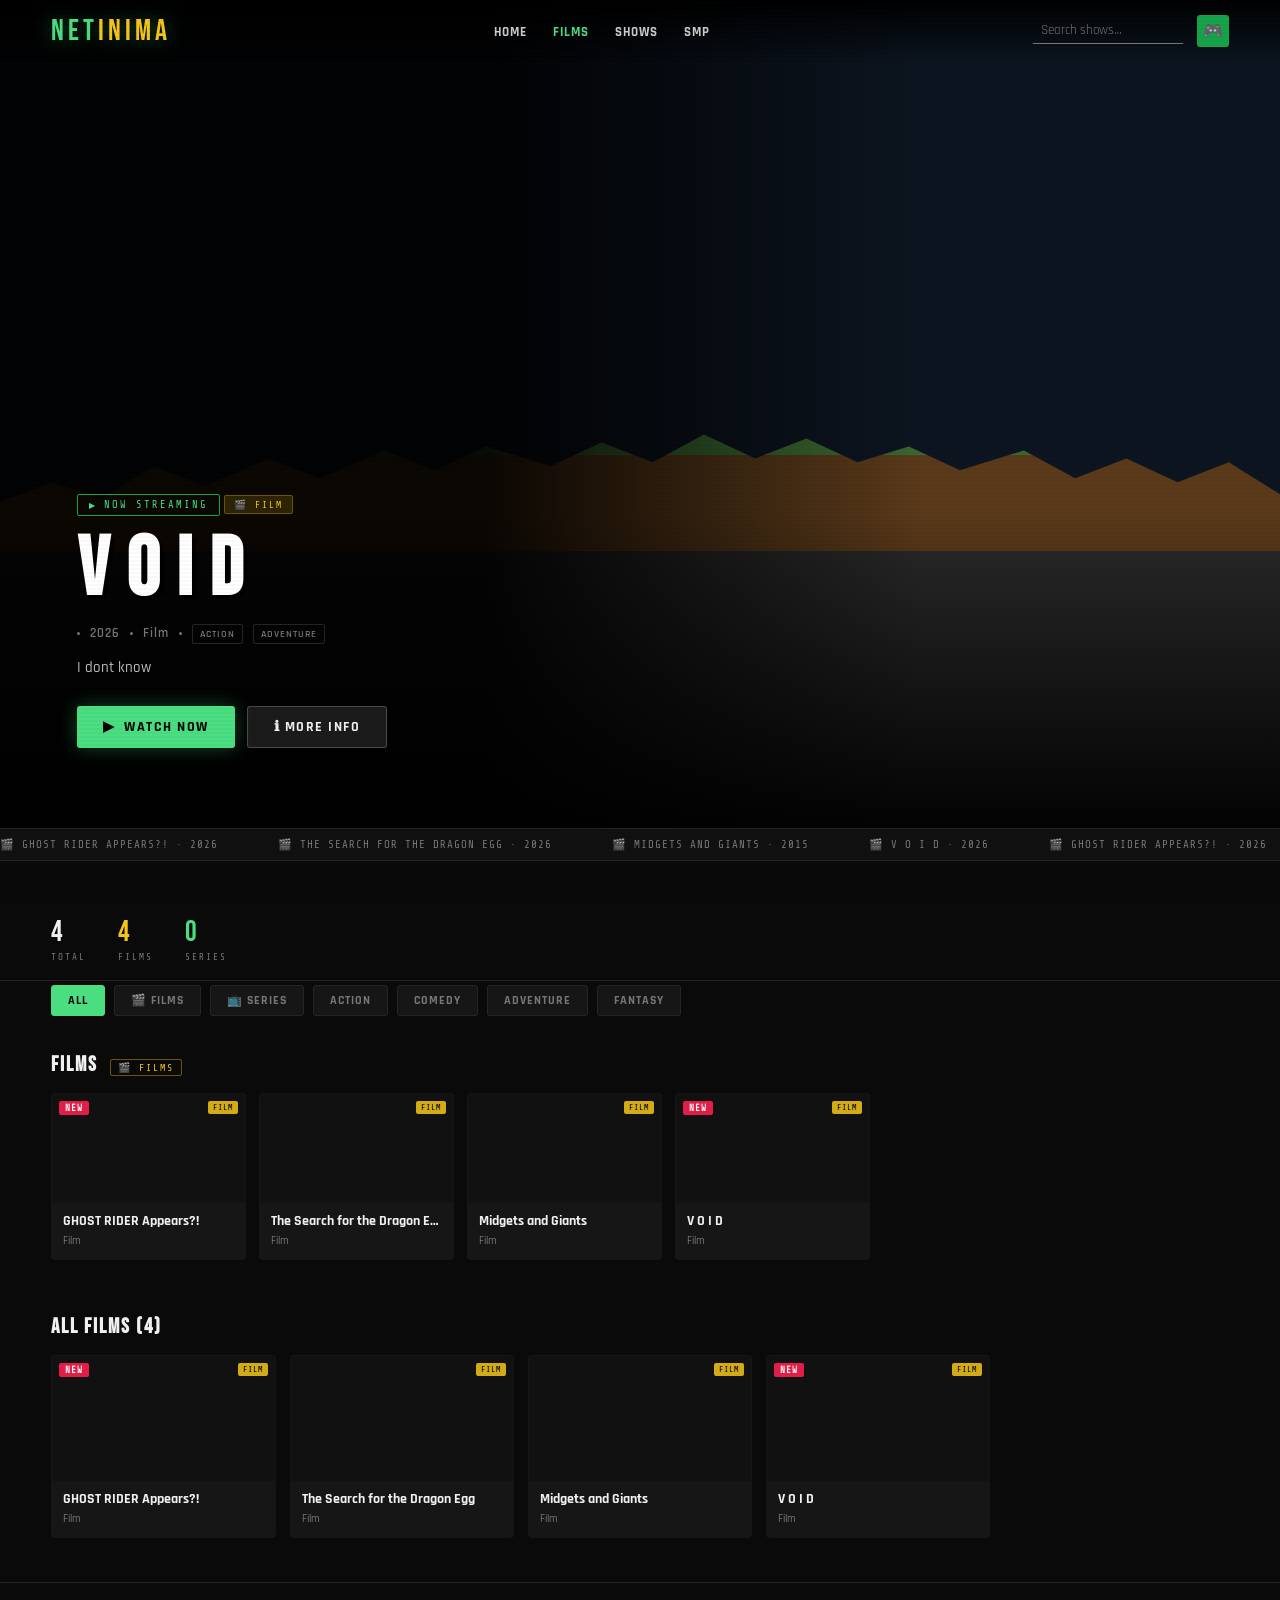
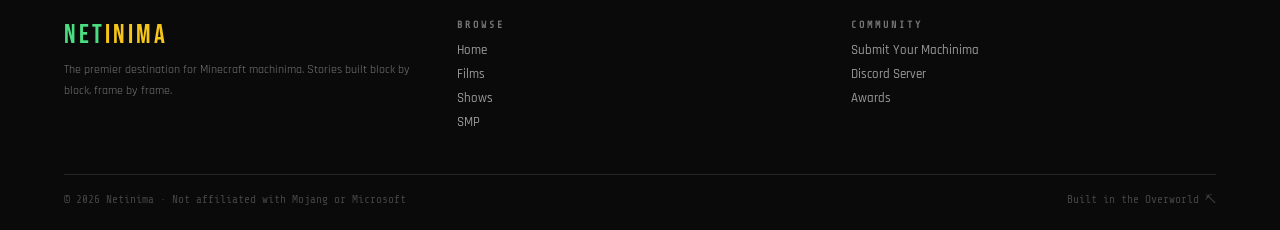
==== films.html @ 2911937f "seperated films shows and SMp into their pages" ====
<!DOCTYPE html>
<html lang="en">
<head>
  <meta charset="UTF-8" />
  <meta name="viewport" content="width=device-width, initial-scale=1.0" />
  <title>Netinima – Films</title>
  <link rel="stylesheet" href="style.css" />
  <style>
    /* ── HERO ── */
    .hero { position:relative; height:92vh; min-height:540px; display:flex; align-items:flex-end; padding:0 6vw 80px; overflow:hidden; }
    .hero-bg-img { position:absolute; inset:0; z-index:0; }
    .hero-bg-img img { width:100%; height:100%; object-fit:cover; display:block; opacity:.55; }
    .hero-fallback { position:absolute; inset:0; background:#0d1520; z-index:0; display:none; }
    .hero-fallback::before {
      content:''; position:absolute; bottom:0; left:0; right:0; height:48%;
      background:linear-gradient(to bottom,#3a6930 0,#3a6930 24px,#5a3a1a 24px,#5a3a1a 120px,#2a2a2a 120px);
      clip-path:polygon(0% 18%,4% 13%,8% 17%,12% 9%,16% 14%,21% 7%,25% 12%,30% 5%,34% 10%,38% 4%,43% 9%,47% 3%,51% 8%,55% 1%,59% 7%,63% 2%,67% 8%,71% 4%,75% 10%,80% 5%,84% 12%,88% 7%,92% 13%,96% 8%,100% 16%,100% 100%,0% 100%);
    }
    .hero-overlay { position:absolute; inset:0; z-index:1; background:linear-gradient(to right,rgba(0,0,0,.88) 38%,transparent 72%),linear-gradient(to top,rgba(0,0,0,.92) 0%,transparent 38%); }
    .hero-content { position:relative; z-index:2; max-width:560px; }
    .hero-badge { display:inline-flex; align-items:center; gap:7px; font-family:var(--fm); font-size:.65rem; color:var(--green); border:1px solid var(--green-dim); padding:4px 11px; border-radius:2px; margin-bottom:16px; letter-spacing:2px; text-transform:uppercase; }
    .hero-badge::before { content:'▶'; font-size:.5rem; }
    .hero-type-badge { display:inline-flex; align-items:center; gap:7px; font-family:var(--fm); font-size:.6rem; padding:3px 9px; border-radius:2px; margin-bottom:10px; letter-spacing:2px; text-transform:uppercase; }
    .hero-type-film   { background:rgba(245,197,24,.15); color:var(--gold);  border:1px solid rgba(245,197,24,.3); }
    .hero-type-series { background:rgba(74,222,128,.1);  color:var(--green); border:1px solid var(--green-dim); }
    .hero-title { font-family:var(--fh); font-size:clamp(3rem,6.5vw,5.5rem); line-height:.93; letter-spacing:2px; color:#fff; text-shadow:4px 4px 0 rgba(0,0,0,.6); margin-bottom:14px; }
    .hero-meta { display:flex; align-items:center; gap:10px; font-size:.82rem; color:var(--muted); margin-bottom:12px; font-weight:600; letter-spacing:1px; flex-wrap:wrap; }
        .hero-meta .hdot { width:3px; height:3px; background:var(--muted); border-radius:50%; }
    .hero-meta .htag { border:1px solid var(--border); padding:2px 7px; border-radius:2px; font-size:.65rem; text-transform:uppercase; }
    .hero-desc { font-size:.92rem; color:#bbb; line-height:1.65; margin-bottom:26px; max-width:400px; font-weight:500; }
    .hero-btns { display:flex; gap:12px; flex-wrap:wrap; }

    /* ── EMPTY ── */
    .empty-hero { position:relative; height:60vh; min-height:400px; display:flex; align-items:center; justify-content:center; overflow:hidden; }
    .empty-bg { position:absolute; inset:0; background:#0d1520; }
    .empty-bg::before { content:''; position:absolute; bottom:0; left:0; right:0; height:48%; background:linear-gradient(to bottom,#3a6930 0,#3a6930 24px,#5a3a1a 24px,#5a3a1a 120px,#2a2a2a 120px); clip-path:polygon(0% 18%,4% 13%,8% 17%,12% 9%,16% 14%,21% 7%,25% 12%,30% 5%,34% 10%,38% 4%,43% 9%,47% 3%,51% 8%,55% 1%,59% 7%,63% 2%,67% 8%,71% 4%,75% 10%,80% 5%,84% 12%,88% 7%,92% 13%,96% 8%,100% 16%,100% 100%,0% 100%); }
    .empty-bg-overlay { position:absolute; inset:0; background:linear-gradient(to top,rgba(0,0,0,.8) 0%,transparent 60%); }
    .empty-content { position:relative; z-index:2; text-align:center; padding:0 4vw; }
    .empty-logo { font-family:var(--fh); font-size:clamp(3.5rem,9vw,7rem); letter-spacing:6px; color:var(--green); text-shadow:0 0 40px rgba(74,222,128,.3); margin-bottom:14px; }
    .empty-logo span { color:var(--gold); }
    .empty-sub { font-size:.85rem; color:var(--muted); font-weight:600; letter-spacing:3px; text-transform:uppercase; font-family:var(--fm); }

    /* ── CATEGORIES ── */
    .categories { display:flex; gap:9px; flex-wrap:wrap; padding:0 4vw; margin-bottom:36px; }
    .cat-pill { padding:7px 16px; background:var(--card); border:1px solid var(--border); border-radius:3px; color:var(--muted); font-size:.74rem; font-weight:700; letter-spacing:1px; text-transform:uppercase; cursor:pointer; transition:all .2s; font-family:var(--fb); }
    .cat-pill:hover { background:#1e1e1e; color:var(--text); }
    .cat-pill.active { background:var(--green); color:#000; border-color:var(--green); }
    .cat-pill.type-film.active  { background:var(--gold);  border-color:var(--gold); }
    .cat-pill.type-series.active{ background:var(--green); border-color:var(--green); }

    /* ── SECTIONS ── */
    .section { padding:0 4vw 44px; }
    .section-header { display:flex; align-items:baseline; gap:12px; margin-bottom:16px; }
    .section-title { font-family:var(--fh); font-size:1.3rem; letter-spacing:2px; }
    .section-tag { font-family:var(--fm); font-size:.62rem; border:1px solid; padding:2px 7px; letter-spacing:2px; text-transform:uppercase; border-radius:2px; }
    .section-tag-film   { color:var(--gold);  border-color:rgba(245,197,24,.4); }
    .section-tag-series { color:var(--green); border-color:var(--green-dim); }

    /* ── CARD ROW ── */
    .card-row { display:flex; gap:13px; overflow-x:auto; padding-bottom:10px; }
    .card-row::-webkit-scrollbar { height:3px; }
    .card-row::-webkit-scrollbar-thumb { background:var(--green-dim); }

    /* ── CARDS ── */
    .card { flex:0 0 195px; border-radius:4px; overflow:hidden; cursor:pointer; text-decoration:none; display:block; border:1px solid transparent; transition:transform .25s,border-color .25s,box-shadow .25s; position:relative; background:var(--card); }
    .card:hover { transform:scale(1.06) translateY(-4px); border-color:var(--green-dim); box-shadow:0 12px 40px rgba(0,0,0,.6),0 0 20px rgba(74,222,128,.13); z-index:2; }
    .card-thumb { width:100%; aspect-ratio:16/9; position:relative; overflow:hidden; background:var(--surface); }
    .card-thumb img { width:100%; height:100%; object-fit:cover; display:block; transition:transform .3s; }
    .card:hover .card-thumb img { transform:scale(1.06); }
    .play-overlay { position:absolute; inset:0; display:flex; align-items:center; justify-content:center; background:rgba(0,0,0,.45); opacity:0; transition:opacity .2s; }
    .card:hover .play-overlay { opacity:1; }
    .play-circle { width:38px; height:38px; border-radius:50%; background:rgba(74,222,128,.92); display:flex; align-items:center; justify-content:center; font-size:.9rem; color:#000; }
    .card-info { padding:9px 11px 11px; }
    .card-title { font-size:.85rem; font-weight:700; color:var(--text); margin-bottom:4px; white-space:nowrap; overflow:hidden; text-overflow:ellipsis; }
    .card-sub { display:flex; gap:7px; align-items:center; font-size:.7rem; color:var(--muted); font-weight:500; }
            .card-badge { position:absolute; top:7px; left:7px; font-size:.58rem; font-weight:700; padding:2px 6px; border-radius:2px; letter-spacing:1px; text-transform:uppercase; font-family:var(--fm); }
    .badge-new { background:var(--red); color:#fff; }
    .badge-hot { background:var(--gold); color:#000; }
    .card-type-tag { position:absolute; top:7px; right:7px; font-family:var(--fm); font-size:.52rem; padding:2px 5px; border-radius:2px; letter-spacing:1px; text-transform:uppercase; }
    .card-type-film   { background:rgba(245,197,24,.85); color:#000; }
    .card-type-series { background:rgba(74,222,128,.85); color:#000; }

    /* ── GRID ── */
    .shows-grid { display:grid; grid-template-columns:repeat(auto-fill,minmax(195px,1fr)); gap:14px; }

    /* ── STATS BAR ── */
    .stats-bar { display:flex; gap:32px; padding:18px 4vw; margin-bottom:4px; border-bottom:1px solid var(--border); }
    .stat-num { font-family:var(--fh); font-size:1.8rem; letter-spacing:2px; }
    .stat-num-total  { color:var(--text); }
    .stat-num-film   { color:var(--gold); }
    .stat-num-series { color:var(--green); }
    .stat-lbl { font-family:var(--fm); font-size:.58rem; color:var(--muted); letter-spacing:2px; text-transform:uppercase; margin-top:2px; }

    /* ── NO SHOWS ── */
    .no-shows { padding:48px; text-align:center; border:1px dashed var(--border); border-radius:6px; }
    .no-shows p { font-family:var(--fm); font-size:.72rem; letter-spacing:1.5px; text-transform:uppercase; line-height:2.2; color:var(--muted); }
    .no-shows a { color:var(--green); text-decoration:none; }

    /* ── SEARCH CLEAR ── */
    .search-back { font-family:var(--fm); font-size:.65rem; color:var(--muted); letter-spacing:2px; cursor:pointer; background:none; border:1px solid var(--border); padding:5px 11px; border-radius:2px; display:none; transition:all .2s; }
    .search-back:hover { border-color:var(--green); color:var(--green); }

    /* ── FOOTER ── */
    footer { border-top:1px solid var(--border); padding:36px 5vw 24px; display:grid; grid-template-columns:1fr 1fr 1fr; gap:28px; }
    .footer-logo { font-family:var(--fh); font-size:1.7rem; color:var(--green); letter-spacing:3px; margin-bottom:8px; }
    .footer-logo span { color:var(--gold); }
    .footer-tagline { font-size:.78rem; color:var(--muted); line-height:1.7; }
    .footer-col h4 { font-family:var(--fm); font-size:.62rem; color:var(--muted); letter-spacing:3px; text-transform:uppercase; margin-bottom:12px; }
    .footer-col a { display:block; color:#999; text-decoration:none; font-size:.82rem; margin-bottom:7px; font-weight:500; transition:color .2s; }
    .footer-col a:hover { color:var(--green); }
    .footer-bottom { grid-column:1/-1; border-top:1px solid var(--border); padding-top:18px; margin-top:8px; display:flex; justify-content:space-between; align-items:center; }
    .footer-bottom p { font-size:.7rem; color:#444; font-family:var(--fm); }
  </style>
</head>
<body class="page-enter" data-page="films">

<nav id="nav">
  <a class="nav-logo" href="index.html">NET<span>INIMA</span></a>
  <ul class="nav-links">
    <li><a href="index.html">Home</a></li>
    <li><a href="films.html">Films</a></li>
    <li><a href="shows.html">Shows</a></li>
    <li><a href="smp.html">SMP</a></li>
  </ul>
  <div class="nav-right">
    <input class="nav-search" id="nav-search-input" type="text" placeholder="Search shows…"
      oninput="onSearchInput(this)"
      onkeydown="if(event.key==='Escape')clearSearch(event)"
    />
    <div class="nav-avatar">🎮</div>
  </div>
</nav>

<div id="hero-mount"></div>

<!-- featured category teasers -->
<section class="section" id="featured-cats" style="display:none">
  <div class="section-header">
    <h2 class="section-title">Featured</h2>
  </div>
  <div class="card-row" id="row-featured-cats"></div>
</section>
<div class="ticker-wrap" id="ticker-wrap" style="display:none"><div class="ticker" id="ticker-inner"></div></div>
<div class="stats-bar" id="stats-bar" style="display:none"></div>
<div class="categories" id="cat-bar" style="display:none"></div>

<section class="section" id="section-films" style="display:none">
  <div class="section-header">
    <h2 class="section-title">Films</h2>
    <span class="section-tag section-tag-film">🎬 Films</span>
  </div>
  <div class="card-row" id="row-films"></div>
</section>

<section class="section" id="section-series" style="display:none">
  <div class="section-header">
    <h2 class="section-title">Series</h2>
    <span class="section-tag section-tag-series">📺 Series</span>
  </div>
  <div class="card-row" id="row-series"></div>
</section>

<section class="section" id="all-shows">
  <div class="section-header" style="justify-content:space-between;align-items:center">
    <h2 class="section-title" id="grid-title">All Shows</h2>
    <button class="search-back" id="search-back" onclick="clearSearch(event)">✕ Clear Search</button>
  </div>
  <div id="grid-wrap"></div>
</section>

<footer>
  <div>
    <div class="footer-logo">NET<span>INIMA</span></div>
    <p class="footer-tagline">The premier destination for Minecraft machinima. Stories built block by block, frame by frame.</p>
  </div>
  <div class="footer-col">
    <h4>Browse</h4>
    <a href="index.html">Home</a>
    <a href="films.html">Films</a>
    <a href="shows.html">Shows</a>
    <a href="smp.html">SMP</a>
  </div>
  <div class="footer-col">
    <h4>Community</h4>
    <a href="https://forms.gle/u8sR4SW6UH8DXyA67" target="_blank" rel="noopener">Submit Your Machinima</a>
    <a href="#">Discord Server</a>
    <a href="#">Awards</a>
  </div>
  <div class="footer-bottom">
    <p id="footer-copy">© 2026 Netinima · Not affiliated with Mojang or Microsoft</p>
    <p>Built in the Overworld ⛏</p>
  </div>
</footer>

<script src="shows.js"></script>
<script src="search.js"></script>
<script>
function buildCard(s) {
  const isFilm = s.type === 'Film' || s.type === 'Short';
  const a = document.createElement('a');
  a.className = 'card';
  a.href = s.file;
  a.innerHTML = `
    <div class="card-thumb">
      <img src="https://img.youtube.com/vi/${s.thumbYt}/mqdefault.jpg" alt="${s.title}" onerror="this.style.opacity=0" />
      <div class="play-overlay"><div class="play-circle">▶</div></div>
      ${s.badge ? `<div class="card-badge ${s.badge==='NEW'?'badge-new':'badge-hot'}">${s.badge}</div>` : ''}
      <div class="card-type-tag ${isFilm?'card-type-film':'card-type-series'}">${s.type}</div>
    </div>
    <div class="card-info">
      <div class="card-title">${s.title}</div>
      <div class="card-sub">${s.seasons}</div>
    </div>`;
  return a;
}

function buildHero(shows) {
  const mount = document.getElementById('hero-mount');
  const show = shows.find(s => s.featured) || shows[0] || null;
  if (!show) {
    mount.innerHTML = `<div class="empty-hero"><div class="empty-bg"></div><div class="empty-bg-overlay"></div><div class="empty-content"><div class="empty-logo">NET<span>INIMA</span></div><p class="empty-sub">Add your first show to get started</p></div></div>`;
    return;
  }
  const isFilm = show.type === 'Film' || show.type === 'Short';
  const genres = (show.genres||[]).map(g=>`<span class="htag">${g}</span>`).join('');
  mount.innerHTML = `
    <section class="hero">
      <div class="hero-bg-img">
        <img src="https://img.youtube.com/vi/${show.thumbYt}/maxresdefault.jpg" alt="${show.title}"
          onerror="this.parentElement.style.display='none';document.querySelector('.hero-fallback').style.display='block'" />
      </div>
      <div class="hero-fallback"></div>
      <div class="hero-overlay"></div>
      <div class="hero-content">
        <div class="hero-badge">Now Streaming</div>
        <div class="hero-type-badge ${isFilm?'hero-type-film':'hero-type-series'}">${isFilm?'🎬 Film':'📺 Series'}</div>
        <h1 class="hero-title">${show.title}</h1>
        <div class="hero-meta">
          <span class="hdot"></span><span>${show.year}</span>
          <span class="hdot"></span><span>${show.seasons}</span>
          <span class="hdot"></span>${genres}
        </div>
        <p class="hero-desc">${show.heroDesc}</p>
        <div class="hero-btns">
          <a class="btn btn-primary" href="${show.file}">${isFilm?'▶&nbsp; Watch Now':'▶&nbsp; Play Now'}</a>
          <a class="btn btn-secondary" href="${show.file}">ℹ More Info</a>
        </div>
      </div>
    </section>`;
}

function buildTicker(shows) {
  if (shows.length < 2) return;
  document.getElementById('ticker-wrap').style.display = 'block';
  const inner = document.getElementById('ticker-inner');
  const items = shows.map(s=>`<span class="ticker-item"><span>${s.type==='Film'?'🎬':'📺'}</span>${s.title.toUpperCase()} · ${s.year}</span>`);
  inner.innerHTML = [...items,...items].join('');
}

function buildStats(shows) {
  if (shows.length < 2) return;
  const bar = document.getElementById('stats-bar');
  bar.style.display = 'flex';
  const films = shows.filter(s=>s.type==='Film'||s.type==='Short').length;
  const series = shows.filter(s=>s.type==='Series').length;
  bar.innerHTML = [
    ['stat-num-total', shows.length,'Total'],
    ['stat-num-film',  films,       'Films'],
    ['stat-num-series',series,      'Series'],
  ].map(([cls,n,l])=>`<div><div class="stat-num ${cls}">${n}</div><div class="stat-lbl">${l}</div></div>`).join('');
}

function buildCategories(shows) {
  if (shows.length < 2) return;
  const bar = document.getElementById('cat-bar');
  bar.style.display = 'flex';
  bar.innerHTML = `
    <button class="cat-pill active" data-filter="All" onclick="filterGenre('All',this)">All</button>
    <button class="cat-pill type-film" data-filter="__films" onclick="filterGenre('__films',this)">🎬 Films</button>
    <button class="cat-pill type-series" data-filter="__series" onclick="filterGenre('__series',this)">📺 Series</button>`;
  const genres = new Set(shows.flatMap(s=>s.genres||[]));
  genres.forEach(g => {
    const btn = document.createElement('button');
    btn.className = 'cat-pill';
    btn.textContent = g;
    btn.dataset.filter = g;
    btn.onclick = ()=>filterGenre(g,btn);
    bar.appendChild(btn);
  });
}

function buildRows(shows) {
  const films = shows.filter(s=>s.type==='Film'||s.type==='Short');
  const series = shows.filter(s=>s.type==='Series');
  if (films.length) {
    document.getElementById('section-films').style.display = 'block';
    const row = document.getElementById('row-films');
    row.innerHTML = '';
    films.forEach(s=>row.appendChild(buildCard(s)));
  }
  if (series.length) {
    document.getElementById('section-series').style.display = 'block';
    const row = document.getElementById('row-series');
    row.innerHTML = '';
    series.forEach(s=>row.appendChild(buildCard(s)));
  }
}

function buildGrid(shows, isSearch=false) {
  const wrap = document.getElementById('grid-wrap');
  const title = document.getElementById('grid-title');
  const back = document.getElementById('search-back');
  wrap.innerHTML = '';
  if (!isSearch) {
    const page = document.body.dataset.page || 'home';
    let label;
    if (page==='films') label = shows.length>1?`All Films (${shows.length})`:'All Films';
    else if (page==='smp')  label = shows.length>1?`All SMP (${shows.length})`:'All SMP';
    else label = shows.length>1?`All Shows (${shows.length})`:'All Shows';
    title.textContent = label;
    back.style.display='none';
  }
  else { back.style.display='inline'; }
  if (!shows.length && isSearch) { wrap.innerHTML=`<div class="no-shows"><p>No shows matched your search.</p></div>`; return; }
  if (!shows.length) { wrap.innerHTML=`<div class="no-shows"><p>No shows yet.</p><p>Use TEMPLATE-film.html or TEMPLATE-series.html,<br>then add it to shows.js.</p></div>`; return; }
  const grid = document.createElement('div');
  grid.className = 'shows-grid';
  shows.forEach(s=>grid.appendChild(buildCard(s)));
  wrap.appendChild(grid);
}

function filterGenre(filter, btn) {
  // clear any active pill
  document.querySelectorAll('.cat-pill').forEach(p=>p.classList.remove('active'));

  // clear nav link highlight and optionally re-highlight if this filter matches a nav item
  document.querySelectorAll('.nav-links a').forEach(a=>a.classList.remove('active'));
  const navLink = [...document.querySelectorAll('.nav-links a')].find(a=>a.getAttribute('onclick')?.includes(`'${filter}'`));
  if (navLink) navLink.classList.add('active');

  // if caller didn't supply a button, try to look one up by data-filter
  if (!btn) {
    btn = document.querySelector(`.cat-pill[data-filter="${filter}"]`);
  }
  if (btn) btn.classList.add('active');

  let r;
  if (filter==='All')        r = SHOW_REGISTRY;
  else if (filter==='__films')   r = SHOW_REGISTRY.filter(s=>s.type==='Film'||s.type==='Short');
  else if (filter==='__series')  r = SHOW_REGISTRY.filter(s=>s.type==='Series');
  else r = SHOW_REGISTRY.filter(s=>(s.genres||[]).includes(filter));
  buildGrid(r);

  // update URL to reflect current genre filter (remove search term)
  const url = new URL(window.location);
  if (filter && filter !== 'All') url.searchParams.set('genre', filter);
  else url.searchParams.delete('genre');
  url.searchParams.delete('q');
  window.history.replaceState({},'',url);
}

function onSearchInput(input) {
  input.classList.toggle('has-value', input.value.length>0);
  filterShows(input.value);
}

function filterShows(q) {
  q = q.toLowerCase().trim();
  const results = !q ? SHOW_REGISTRY : SHOW_REGISTRY.filter(s=>
    s.title.toLowerCase().includes(q)||
    (s.genres||[]).some(g=>g.toLowerCase().includes(q))||
    s.type.toLowerCase().includes(q)||
    s.year.includes(q)
  );
  if (q) document.getElementById('grid-title').innerHTML=`Search: "<span style="color:var(--green)">${q}</span>" <span style="font-size:.8rem;color:var(--muted);font-family:var(--fm)">(${results.length} found)</span>`;
  buildGrid(results, q!=='');

  const url = new URL(window.location);
  if (q) url.searchParams.set('q',q); else url.searchParams.delete('q');
  // clear any genre filter when performing a text search
  if (q) url.searchParams.delete('genre');
  window.history.replaceState({},'',url);
}

function clearSearch(e) {
  e.preventDefault();
  const inp = document.getElementById('nav-search-input');
  inp.value=''; inp.classList.remove('has-value');
  filterShows('');
  // preserve any existing genre filter when clearing search
  const url = new URL(window.location);
  url.searchParams.delete('q');
  window.history.replaceState({},'',url);
}

(function init(){
  let shows = SHOW_REGISTRY;
  const page = document.body.dataset.page || 'home';
  if (page === 'films') {
    shows = shows.filter(s=>s.type==='Film'||s.type==='Short');
  } else if (page === 'shows') {
    // all shows, no additional filtering
  } else if (page === 'smp') {
    shows = shows.filter(s=>(s.genres||[]).includes('SMP'));
  }

  buildHero(shows);
  buildCategoryHeroes(SHOW_REGISTRY); // always build teasers using full list on home page; harmless elsewhere
  if(shows.length>=2) buildTicker(shows);
  buildStats(shows);
  buildCategories(shows);
  buildRows(shows);
  buildGrid(shows);
  const yr = shows.length ? Math.max(...shows.map(s=>parseInt(s.year)||2026)) : new Date().getFullYear();
  document.getElementById('footer-copy').textContent=`© ${yr} Netinima · Not affiliated with Mojang or Microsoft`;

  const params = new URLSearchParams(window.location.search);
  const q = params.get('q');
  const genre = params.get('genre');

  if (genre) {
    // apply genre filter if present (search takes precedence)
    filterGenre(genre);
    setTimeout(()=>document.getElementById('all-shows').scrollIntoView({behavior:'smooth'}),300);
  }
  if(q){ 
    const inp=document.getElementById('nav-search-input'); inp.value=q; inp.classList.add('has-value'); filterShows(q);
    setTimeout(()=>document.getElementById('all-shows').scrollIntoView({behavior:'smooth'}),300); 
  }

  markActiveNav();
})();

window.addEventListener('scroll',()=>document.getElementById('nav').classList.toggle('scrolled',window.scrollY>40));

// navigation helpers
// mark the active nav link based on page attribute
function markActiveNav() {
  const page = document.body.dataset.page || 'home';
  document.querySelectorAll('.nav-links a').forEach(a=>{
    a.classList.remove('active');
    const href = a.getAttribute('href')||'';
    if (page==='home' && href.endsWith('index.html')) a.classList.add('active');
    if (page==='films' && href.endsWith('films.html')) a.classList.add('active');
    if (page==='shows' && href.endsWith('shows.html')) a.classList.add('active');
    if (page==='smp' && href.endsWith('smp.html')) a.classList.add('active');
  });
}

// show a teaser card for each major category on the homepage
function buildCategoryHeroes(shows) {
  const section = document.getElementById('featured-cats');
  if (document.body.dataset.page !== 'home') {
    if (section) section.style.display = 'none';
    return;
  }
  const container = document.getElementById('row-featured-cats');
  if (!container) return;
  container.innerHTML = '';
  const cats = [
    {filter: s=>s.type==='Film'||s.type==='Short', href:'films.html'},
    {filter: s=>s.type==='Series', href:'shows.html'},
    {filter: s=>(s.genres||[]).includes('SMP'), href:'smp.html'}
  ];
  cats.forEach(c=>{
    const list = shows.filter(c.filter);
    if (!list.length) return;
    const show = list.find(s=>s.featured) || list[0];
    const card = buildCard(show);
    card.href = c.href;
    container.appendChild(card);
  });
}
</script>
</body>
</html>
---- style.css ----
@import url('https://fonts.googleapis.com/css2?family=Bebas+Neue&family=Rajdhani:wght@400;500;600;700&family=Share+Tech+Mono&display=swap');

:root {
  --bg: #0a0a0a;
  --surface: #111;
  --card: #161616;
  --border: #252525;
  --green: #4ade80;
  --green-dim: #16a34a;
  --gold: #F5C518;
  --red: #e11d48;
  --text: #f0f0f0;
  --muted: #777;
  --fh: 'Bebas Neue', sans-serif;
  --fb: 'Rajdhani', sans-serif;
  --fm: 'Share Tech Mono', monospace;
}

*, *::before, *::after { box-sizing: border-box; margin: 0; padding: 0; }
html { scroll-behavior: smooth; }
body { background: var(--bg); color: var(--text); font-family: var(--fb); overflow-x: hidden; }

::-webkit-scrollbar { width: 5px; }
::-webkit-scrollbar-track { background: var(--bg); }
::-webkit-scrollbar-thumb { background: var(--green-dim); border-radius: 3px; }

/* SCANLINES */
body::after {
  content: '';
  position: fixed; inset: 0;
  pointer-events: none; z-index: 9999;
  background: repeating-linear-gradient(0deg, transparent, transparent 2px, rgba(0,0,0,.025) 2px, rgba(0,0,0,.025) 4px);
}

/* ── NAV ── */
nav {
  position: fixed; top: 0; left: 0; right: 0; z-index: 200;
  display: flex; align-items: center; justify-content: space-between;
  padding: 0 4vw; height: 62px;
  background: linear-gradient(to bottom, rgba(0,0,0,.95), transparent);
  transition: background .3s;
}
nav.scrolled { background: rgba(10,10,10,.97); border-bottom: 1px solid var(--border); }
.nav-logo {
  font-family: var(--fh); font-size: 1.9rem; letter-spacing: 4px;
  color: var(--green); text-shadow: 0 0 20px rgba(74,222,128,.4);
  cursor: pointer; text-decoration: none; user-select: none;
}
.nav-logo span { color: var(--gold); }
.nav-links { display: flex; gap: 26px; list-style: none; }
.nav-links a {
  color: #ccc; text-decoration: none; font-size: .82rem;
  font-weight: 700; letter-spacing: 1px; text-transform: uppercase;
  transition: color .2s; cursor: pointer;
}
.nav-links a:hover { color: var(--green); }
.nav-links a.active { color: var(--green); }
.nav-right { display: flex; align-items: center; gap: 14px; }
.nav-search {
  background: transparent; border: none; border-bottom: 1px solid var(--muted);
  color: var(--text); font-family: var(--fb); font-size: .82rem;
  padding: 4px 8px; width: 150px; outline: none; transition: border-color .2s;
}
.nav-search:focus { border-color: var(--green); }
.nav-search::placeholder { color: var(--muted); }
.nav-avatar {
  width: 32px; height: 32px; border-radius: 3px; background: var(--green-dim);
  display: flex; align-items: center; justify-content: center;
  font-size: 1rem; cursor: pointer; border: 2px solid transparent; transition: border-color .2s;
}
.nav-avatar:hover { border-color: var(--green); }

/* ── BUTTONS ── */
.btn {
  display: inline-flex; align-items: center; gap: 9px;
  padding: 11px 26px; font-family: var(--fb); font-weight: 700;
  font-size: .88rem; letter-spacing: 1.5px; text-transform: uppercase;
  border: none; cursor: pointer; border-radius: 3px; text-decoration: none;
  transition: all .2s;
}
.btn-primary { background: var(--green); color: #000; box-shadow: 0 0 20px rgba(74,222,128,.3); }
.btn-primary:hover { background: #86efac; box-shadow: 0 0 32px rgba(74,222,128,.5); transform: translateY(-2px); }
.btn-secondary { background: rgba(255,255,255,.1); color: var(--text); border: 1px solid rgba(255,255,255,.2); }
.btn-secondary:hover { background: rgba(255,255,255,.18); transform: translateY(-2px); }

/* ── THUMBNAIL THEMES ── */
.t-night  { background: linear-gradient(to bottom, #0d1b2a 60%, #1a3a1a 60%); }
.t-cave   { background: linear-gradient(to bottom, #1a1a1a 0%, #2a1800 100%); }
.t-nether { background: linear-gradient(to bottom, #3a0000 0%, #6b1a00 100%); }
.t-end    { background: linear-gradient(to bottom, #0d0d1a 0%, #1a0d2e 100%); }
.t-ocean  { background: linear-gradient(to bottom, #0a1a3a 0%, #051020 100%); }
.t-village{ background: linear-gradient(to bottom, #87ceeb 0%, #b0e0e6 50%, #4a7c3f 50%); }
.t-desert { background: linear-gradient(to bottom, #f0c060 0%, #d4a030 50%, #c4900a 50%); }
.t-snow   { background: linear-gradient(to bottom, #c8e8ff 0%, #a0d0ff 60%, #f0f8ff 60%); }

/* ── TICKER ── */
.ticker-wrap {
  overflow: hidden; background: var(--surface);
  border-top: 1px solid var(--border); border-bottom: 1px solid var(--border);
  padding: 9px 0; margin-bottom: 36px;
}
.ticker { display: flex; gap: 60px; animation: ticker 32s linear infinite; white-space: nowrap; }
.ticker-item { font-family: var(--fm); font-size: .68rem; color: var(--muted); letter-spacing: 1px; text-transform: uppercase; }
.ticker-item span { color: var(--green); margin-right: 7px; }
@keyframes ticker { from { transform: translateX(0); } to { transform: translateX(-50%); } }

/* ── FOOTER ── */
footer {
  border-top: 1px solid var(--border);
  padding: 36px 5vw 24px;
  display: grid; grid-template-columns: 1fr 1fr 1fr; gap: 28px;
}
.footer-logo { font-family: var(--fh); font-size: 1.7rem; color: var(--green); letter-spacing: 3px; margin-bottom: 8px; }
.footer-logo span { color: var(--gold); }
.footer-tagline { font-size: .78rem; color: var(--muted); line-height: 1.7; }
.footer-col h4 { font-family: var(--fm); font-size: .62rem; color: var(--muted); letter-spacing: 3px; text-transform: uppercase; margin-bottom: 12px; }
.footer-col a { display: block; color: #999; text-decoration: none; font-size: .82rem; margin-bottom: 7px; font-weight: 500; transition: color .2s; cursor: pointer; }
.footer-col a:hover { color: var(--green); }
.footer-bottom { grid-column: 1/-1; border-top: 1px solid var(--border); padding-top: 18px; margin-top: 8px; display: flex; justify-content: space-between; align-items: center; }
.footer-bottom p { font-size: .7rem; color: #444; font-family: var(--fm); }

/* ── LIGHTBOX ── */
.lightbox { display: none; position: fixed; inset: 0; z-index: 1000; background: rgba(0,0,0,.93); align-items: center; justify-content: center; }
.lightbox.lb-open { display: flex; animation: fadeIn .2s ease; }
.lb-inner { position: relative; width: 90vw; max-width: 960px; }
.lb-inner iframe { width: 100%; aspect-ratio: 16/9; border: none; border-radius: 6px; }
.lb-close { position: absolute; top: -42px; right: 0; background: none; border: none; color: #fff; font-size: 1.5rem; cursor: pointer; font-family: var(--fm); transition: color .2s; letter-spacing: 2px; }
.lb-close:hover { color: var(--green); }

@keyframes fadeIn { from { opacity: 0; transform: translateY(8px); } to { opacity: 1; transform: translateY(0); } }
.page-enter { animation: fadeIn .35s ease; }

/* ── SEARCH ── */
.nav-search.has-value { border-bottom-color: var(--green); }
.nav-right { position: relative; }
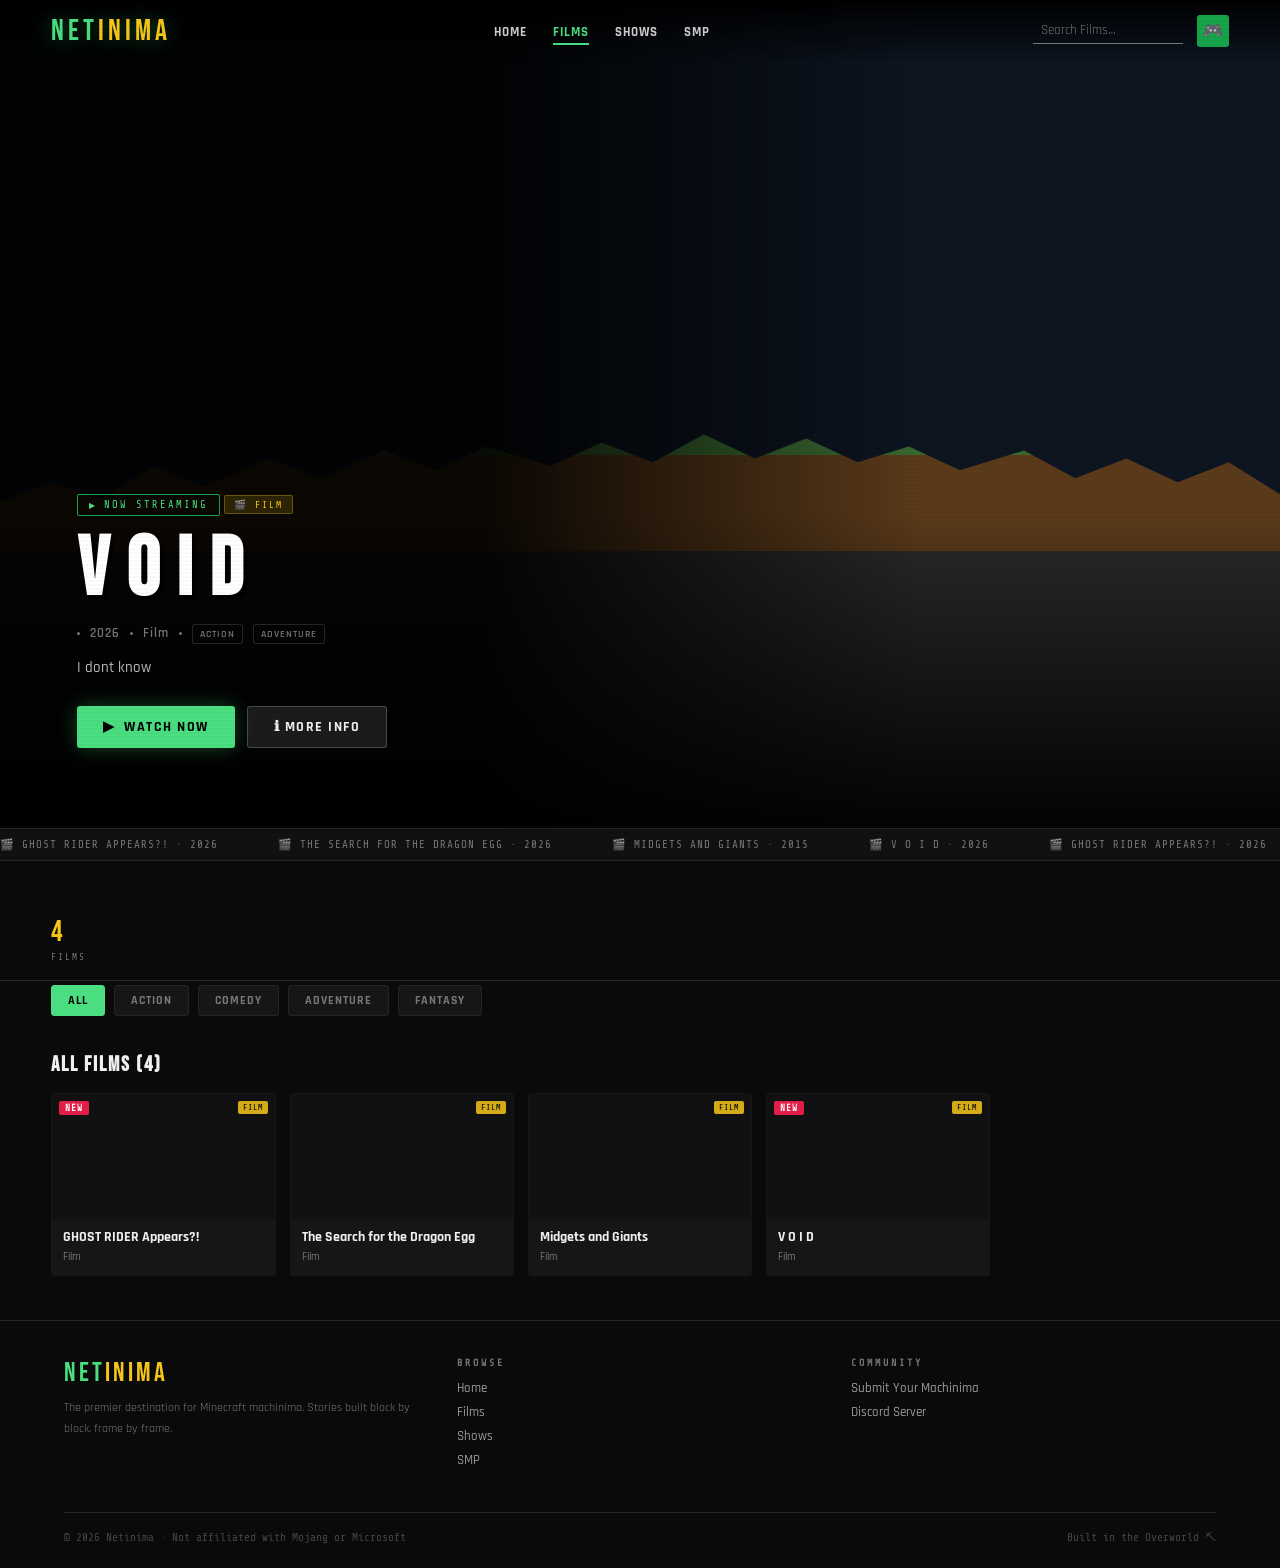
==== commit 1e2edfb1: "big change on navigation" ====
--- a/films.html
+++ b/films.html
@@ -6,16 +6,11 @@
   <title>Netinima – Films</title>
   <link rel="stylesheet" href="style.css" />
   <style>
-    /* ── HERO ── */
     .hero { position:relative; height:92vh; min-height:540px; display:flex; align-items:flex-end; padding:0 6vw 80px; overflow:hidden; }
     .hero-bg-img { position:absolute; inset:0; z-index:0; }
     .hero-bg-img img { width:100%; height:100%; object-fit:cover; display:block; opacity:.55; }
     .hero-fallback { position:absolute; inset:0; background:#0d1520; z-index:0; display:none; }
-    .hero-fallback::before {
-      content:''; position:absolute; bottom:0; left:0; right:0; height:48%;
-      background:linear-gradient(to bottom,#3a6930 0,#3a6930 24px,#5a3a1a 24px,#5a3a1a 120px,#2a2a2a 120px);
-      clip-path:polygon(0% 18%,4% 13%,8% 17%,12% 9%,16% 14%,21% 7%,25% 12%,30% 5%,34% 10%,38% 4%,43% 9%,47% 3%,51% 8%,55% 1%,59% 7%,63% 2%,67% 8%,71% 4%,75% 10%,80% 5%,84% 12%,88% 7%,92% 13%,96% 8%,100% 16%,100% 100%,0% 100%);
-    }
+    .hero-fallback::before { content:''; position:absolute; bottom:0; left:0; right:0; height:48%; background:linear-gradient(to bottom,#3a6930 0,#3a6930 24px,#5a3a1a 24px,#5a3a1a 120px,#2a2a2a 120px); clip-path:polygon(0% 18%,4% 13%,8% 17%,12% 9%,16% 14%,21% 7%,25% 12%,30% 5%,34% 10%,38% 4%,43% 9%,47% 3%,51% 8%,55% 1%,59% 7%,63% 2%,67% 8%,71% 4%,75% 10%,80% 5%,84% 12%,88% 7%,92% 13%,96% 8%,100% 16%,100% 100%,0% 100%); }
     .hero-overlay { position:absolute; inset:0; z-index:1; background:linear-gradient(to right,rgba(0,0,0,.88) 38%,transparent 72%),linear-gradient(to top,rgba(0,0,0,.92) 0%,transparent 38%); }
     .hero-content { position:relative; z-index:2; max-width:560px; }
     .hero-badge { display:inline-flex; align-items:center; gap:7px; font-family:var(--fm); font-size:.65rem; color:var(--green); border:1px solid var(--green-dim); padding:4px 11px; border-radius:2px; margin-bottom:16px; letter-spacing:2px; text-transform:uppercase; }
@@ -25,12 +20,10 @@
     .hero-type-series { background:rgba(74,222,128,.1);  color:var(--green); border:1px solid var(--green-dim); }
     .hero-title { font-family:var(--fh); font-size:clamp(3rem,6.5vw,5.5rem); line-height:.93; letter-spacing:2px; color:#fff; text-shadow:4px 4px 0 rgba(0,0,0,.6); margin-bottom:14px; }
     .hero-meta { display:flex; align-items:center; gap:10px; font-size:.82rem; color:var(--muted); margin-bottom:12px; font-weight:600; letter-spacing:1px; flex-wrap:wrap; }
-        .hero-meta .hdot { width:3px; height:3px; background:var(--muted); border-radius:50%; }
+    .hero-meta .hdot { width:3px; height:3px; background:var(--muted); border-radius:50%; }
     .hero-meta .htag { border:1px solid var(--border); padding:2px 7px; border-radius:2px; font-size:.65rem; text-transform:uppercase; }
     .hero-desc { font-size:.92rem; color:#bbb; line-height:1.65; margin-bottom:26px; max-width:400px; font-weight:500; }
     .hero-btns { display:flex; gap:12px; flex-wrap:wrap; }
-
-    /* ── EMPTY ── */
     .empty-hero { position:relative; height:60vh; min-height:400px; display:flex; align-items:center; justify-content:center; overflow:hidden; }
     .empty-bg { position:absolute; inset:0; background:#0d1520; }
     .empty-bg::before { content:''; position:absolute; bottom:0; left:0; right:0; height:48%; background:linear-gradient(to bottom,#3a6930 0,#3a6930 24px,#5a3a1a 24px,#5a3a1a 120px,#2a2a2a 120px); clip-path:polygon(0% 18%,4% 13%,8% 17%,12% 9%,16% 14%,21% 7%,25% 12%,30% 5%,34% 10%,38% 4%,43% 9%,47% 3%,51% 8%,55% 1%,59% 7%,63% 2%,67% 8%,71% 4%,75% 10%,80% 5%,84% 12%,88% 7%,92% 13%,96% 8%,100% 16%,100% 100%,0% 100%); }
@@ -39,29 +32,25 @@
     .empty-logo { font-family:var(--fh); font-size:clamp(3.5rem,9vw,7rem); letter-spacing:6px; color:var(--green); text-shadow:0 0 40px rgba(74,222,128,.3); margin-bottom:14px; }
     .empty-logo span { color:var(--gold); }
     .empty-sub { font-size:.85rem; color:var(--muted); font-weight:600; letter-spacing:3px; text-transform:uppercase; font-family:var(--fm); }
-
-    /* ── CATEGORIES ── */
     .categories { display:flex; gap:9px; flex-wrap:wrap; padding:0 4vw; margin-bottom:36px; }
     .cat-pill { padding:7px 16px; background:var(--card); border:1px solid var(--border); border-radius:3px; color:var(--muted); font-size:.74rem; font-weight:700; letter-spacing:1px; text-transform:uppercase; cursor:pointer; transition:all .2s; font-family:var(--fb); }
     .cat-pill:hover { background:#1e1e1e; color:var(--text); }
     .cat-pill.active { background:var(--green); color:#000; border-color:var(--green); }
-    .cat-pill.type-film.active  { background:var(--gold);  border-color:var(--gold); }
-    .cat-pill.type-series.active{ background:var(--green); border-color:var(--green); }
-
-    /* ── SECTIONS ── */
     .section { padding:0 4vw 44px; }
     .section-header { display:flex; align-items:baseline; gap:12px; margin-bottom:16px; }
     .section-title { font-family:var(--fh); font-size:1.3rem; letter-spacing:2px; }
-    .section-tag { font-family:var(--fm); font-size:.62rem; border:1px solid; padding:2px 7px; letter-spacing:2px; text-transform:uppercase; border-radius:2px; }
-    .section-tag-film   { color:var(--gold);  border-color:rgba(245,197,24,.4); }
-    .section-tag-series { color:var(--green); border-color:var(--green-dim); }
-
-    /* ── CARD ROW ── */
-    .card-row { display:flex; gap:13px; overflow-x:auto; padding-bottom:10px; }
-    .card-row::-webkit-scrollbar { height:3px; }
-    .card-row::-webkit-scrollbar-thumb { background:var(--green-dim); }
-
-    /* ── CARDS ── */
+    .shows-grid { display:grid; grid-template-columns:repeat(auto-fill,minmax(195px,1fr)); gap:14px; }
+    .stats-bar { display:flex; gap:32px; padding:18px 4vw; margin-bottom:4px; border-bottom:1px solid var(--border); }
+    .stat-num { font-family:var(--fh); font-size:1.8rem; letter-spacing:2px; }
+    .stat-num-total { color:var(--text); }
+    .stat-num-film  { color:var(--gold); }
+    .stat-num-series{ color:var(--green); }
+    .stat-lbl { font-family:var(--fm); font-size:.58rem; color:var(--muted); letter-spacing:2px; text-transform:uppercase; margin-top:2px; }
+    .no-shows { padding:48px; text-align:center; border:1px dashed var(--border); border-radius:6px; }
+    .no-shows p { font-family:var(--fm); font-size:.72rem; letter-spacing:1.5px; text-transform:uppercase; line-height:2.2; color:var(--muted); }
+    .no-shows a { color:var(--green); text-decoration:none; }
+    .search-back { font-family:var(--fm); font-size:.65rem; color:var(--muted); letter-spacing:2px; cursor:pointer; background:none; border:1px solid var(--border); padding:5px 11px; border-radius:2px; display:none; transition:all .2s; }
+    .search-back:hover { border-color:var(--green); color:var(--green); }
     .card { flex:0 0 195px; border-radius:4px; overflow:hidden; cursor:pointer; text-decoration:none; display:block; border:1px solid transparent; transition:transform .25s,border-color .25s,box-shadow .25s; position:relative; background:var(--card); }
     .card:hover { transform:scale(1.06) translateY(-4px); border-color:var(--green-dim); box-shadow:0 12px 40px rgba(0,0,0,.6),0 0 20px rgba(74,222,128,.13); z-index:2; }
     .card-thumb { width:100%; aspect-ratio:16/9; position:relative; overflow:hidden; background:var(--surface); }
@@ -73,34 +62,12 @@
     .card-info { padding:9px 11px 11px; }
     .card-title { font-size:.85rem; font-weight:700; color:var(--text); margin-bottom:4px; white-space:nowrap; overflow:hidden; text-overflow:ellipsis; }
     .card-sub { display:flex; gap:7px; align-items:center; font-size:.7rem; color:var(--muted); font-weight:500; }
-            .card-badge { position:absolute; top:7px; left:7px; font-size:.58rem; font-weight:700; padding:2px 6px; border-radius:2px; letter-spacing:1px; text-transform:uppercase; font-family:var(--fm); }
+    .card-badge { position:absolute; top:7px; left:7px; font-size:.58rem; font-weight:700; padding:2px 6px; border-radius:2px; letter-spacing:1px; text-transform:uppercase; font-family:var(--fm); }
     .badge-new { background:var(--red); color:#fff; }
     .badge-hot { background:var(--gold); color:#000; }
     .card-type-tag { position:absolute; top:7px; right:7px; font-family:var(--fm); font-size:.52rem; padding:2px 5px; border-radius:2px; letter-spacing:1px; text-transform:uppercase; }
     .card-type-film   { background:rgba(245,197,24,.85); color:#000; }
     .card-type-series { background:rgba(74,222,128,.85); color:#000; }
-
-    /* ── GRID ── */
-    .shows-grid { display:grid; grid-template-columns:repeat(auto-fill,minmax(195px,1fr)); gap:14px; }
-
-    /* ── STATS BAR ── */
-    .stats-bar { display:flex; gap:32px; padding:18px 4vw; margin-bottom:4px; border-bottom:1px solid var(--border); }
-    .stat-num { font-family:var(--fh); font-size:1.8rem; letter-spacing:2px; }
-    .stat-num-total  { color:var(--text); }
-    .stat-num-film   { color:var(--gold); }
-    .stat-num-series { color:var(--green); }
-    .stat-lbl { font-family:var(--fm); font-size:.58rem; color:var(--muted); letter-spacing:2px; text-transform:uppercase; margin-top:2px; }
-
-    /* ── NO SHOWS ── */
-    .no-shows { padding:48px; text-align:center; border:1px dashed var(--border); border-radius:6px; }
-    .no-shows p { font-family:var(--fm); font-size:.72rem; letter-spacing:1.5px; text-transform:uppercase; line-height:2.2; color:var(--muted); }
-    .no-shows a { color:var(--green); text-decoration:none; }
-
-    /* ── SEARCH CLEAR ── */
-    .search-back { font-family:var(--fm); font-size:.65rem; color:var(--muted); letter-spacing:2px; cursor:pointer; background:none; border:1px solid var(--border); padding:5px 11px; border-radius:2px; display:none; transition:all .2s; }
-    .search-back:hover { border-color:var(--green); color:var(--green); }
-
-    /* ── FOOTER ── */
     footer { border-top:1px solid var(--border); padding:36px 5vw 24px; display:grid; grid-template-columns:1fr 1fr 1fr; gap:28px; }
     .footer-logo { font-family:var(--fh); font-size:1.7rem; color:var(--green); letter-spacing:3px; margin-bottom:8px; }
     .footer-logo span { color:var(--gold); }
@@ -123,46 +90,22 @@
     <li><a href="smp.html">SMP</a></li>
   </ul>
   <div class="nav-right">
-    <input class="nav-search" id="nav-search-input" type="text" placeholder="Search shows…"
+    <input class="nav-search" id="nav-search-input" type="text" placeholder="Search Films…"
       oninput="onSearchInput(this)"
-      onkeydown="if(event.key==='Escape')clearSearch(event)"
-    />
+      onkeydown="if(event.key==='Escape')clearSearch(event)" />
     <div class="nav-avatar">🎮</div>
   </div>
 </nav>
 
 <div id="hero-mount"></div>
 
-<!-- featured category teasers -->
-<section class="section" id="featured-cats" style="display:none">
-  <div class="section-header">
-    <h2 class="section-title">Featured</h2>
-  </div>
-  <div class="card-row" id="row-featured-cats"></div>
-</section>
 <div class="ticker-wrap" id="ticker-wrap" style="display:none"><div class="ticker" id="ticker-inner"></div></div>
-<div class="stats-bar" id="stats-bar" style="display:none"></div>
-<div class="categories" id="cat-bar" style="display:none"></div>
-
-<section class="section" id="section-films" style="display:none">
-  <div class="section-header">
-    <h2 class="section-title">Films</h2>
-    <span class="section-tag section-tag-film">🎬 Films</span>
-  </div>
-  <div class="card-row" id="row-films"></div>
-</section>
-
-<section class="section" id="section-series" style="display:none">
-  <div class="section-header">
-    <h2 class="section-title">Series</h2>
-    <span class="section-tag section-tag-series">📺 Series</span>
-  </div>
-  <div class="card-row" id="row-series"></div>
-</section>
+<div class="stats-bar"  id="stats-bar"  style="display:none"></div>
+<div class="categories" id="cat-bar"    style="display:none"></div>
 
 <section class="section" id="all-shows">
   <div class="section-header" style="justify-content:space-between;align-items:center">
-    <h2 class="section-title" id="grid-title">All Shows</h2>
+    <h2 class="section-title" id="grid-title">All Films</h2>
     <button class="search-back" id="search-back" onclick="clearSearch(event)">✕ Clear Search</button>
   </div>
   <div id="grid-wrap"></div>
@@ -184,7 +127,6 @@
     <h4>Community</h4>
     <a href="https://forms.gle/u8sR4SW6UH8DXyA67" target="_blank" rel="noopener">Submit Your Machinima</a>
     <a href="#">Discord Server</a>
-    <a href="#">Awards</a>
   </div>
   <div class="footer-bottom">
     <p id="footer-copy">© 2026 Netinima · Not affiliated with Mojang or Microsoft</p>
@@ -195,6 +137,17 @@
 <script src="shows.js"></script>
 <script src="search.js"></script>
 <script>
+// ── Compute this page's dataset once ──
+// Each page uses data-page on <body> to declare what it shows.
+// All functions below operate on PAGE_SHOWS, never raw SHOW_REGISTRY.
+const PAGE = document.body.dataset.page || 'home';
+let PAGE_SHOWS = (function() {
+  if (PAGE === 'films')  return SHOW_REGISTRY.filter(s => s.type === 'Film' || s.type === 'Short');
+  if (PAGE === 'shows')  return SHOW_REGISTRY.filter(s => s.type === 'Series');
+  if (PAGE === 'smp')    return SHOW_REGISTRY.filter(s => (s.genres||[]).some(g => g.toLowerCase() === 'smp'));
+  return SHOW_REGISTRY; // home shows everything
+})();
+
 function buildCard(s) {
   const isFilm = s.type === 'Film' || s.type === 'Short';
   const a = document.createElement('a');
@@ -218,7 +171,7 @@
   const mount = document.getElementById('hero-mount');
   const show = shows.find(s => s.featured) || shows[0] || null;
   if (!show) {
-    mount.innerHTML = `<div class="empty-hero"><div class="empty-bg"></div><div class="empty-bg-overlay"></div><div class="empty-content"><div class="empty-logo">NET<span>INIMA</span></div><p class="empty-sub">Add your first show to get started</p></div></div>`;
+    mount.innerHTML = `<div class="empty-hero"><div class="empty-bg"></div><div class="empty-bg-overlay"></div><div class="empty-content"><div class="empty-logo">NET<span>INIMA</span></div><p class="empty-sub">Nothing here yet</p></div></div>`;
     return;
   }
   const isFilm = show.type === 'Film' || show.type === 'Short';
@@ -261,123 +214,128 @@
   if (shows.length < 2) return;
   const bar = document.getElementById('stats-bar');
   bar.style.display = 'flex';
-  const films = shows.filter(s=>s.type==='Film'||s.type==='Short').length;
-  const series = shows.filter(s=>s.type==='Series').length;
-  bar.innerHTML = [
-    ['stat-num-total', shows.length,'Total'],
-    ['stat-num-film',  films,       'Films'],
-    ['stat-num-series',series,      'Series'],
-  ].map(([cls,n,l])=>`<div><div class="stat-num ${cls}">${n}</div><div class="stat-lbl">${l}</div></div>`).join('');
+  // On home: show films + series counts. On category pages: just show count of that category.
+  if (PAGE === 'home') {
+    const films  = shows.filter(s=>s.type==='Film'||s.type==='Short').length;
+    const series = shows.filter(s=>s.type==='Series').length;
+    bar.innerHTML = [
+      ['stat-num-total', shows.length, 'Total'],
+      ['stat-num-film',  films,        'Films'],
+      ['stat-num-series',series,       'Series'],
+    ].map(([cls,n,l])=>`<div><div class="stat-num ${cls}">${n}</div><div class="stat-lbl">${l}</div></div>`).join('');
+  } else {
+    const labels = { films:'Films', shows:'Series', smp:'SMP', home:'Total' };
+    const numClass = PAGE==='films' ? 'stat-num-film' : 'stat-num-series';
+    bar.innerHTML = `<div><div class="stat-num ${numClass}">${shows.length}</div><div class="stat-lbl">${labels[PAGE]||'Total'}</div></div>`;
+  }
 }
 
 function buildCategories(shows) {
-  if (shows.length < 2) return;
+  // Only build genre pills — no Films/Series switcher on category pages
   const bar = document.getElementById('cat-bar');
+  if (!bar) return;
+  const genres = new Set(shows.flatMap(s=>s.genres||[]));
+  if (!genres.size) return;
   bar.style.display = 'flex';
-  bar.innerHTML = `
-    <button class="cat-pill active" data-filter="All" onclick="filterGenre('All',this)">All</button>
-    <button class="cat-pill type-film" data-filter="__films" onclick="filterGenre('__films',this)">🎬 Films</button>
-    <button class="cat-pill type-series" data-filter="__series" onclick="filterGenre('__series',this)">📺 Series</button>`;
-  const genres = new Set(shows.flatMap(s=>s.genres||[]));
+
+  // On home page include the page-switcher pills too
+  if (PAGE === 'home') {
+    bar.innerHTML = `
+      <button class="cat-pill active" data-filter="All" onclick="filterCat('All',this)">All</button>
+      <button class="cat-pill type-film" data-filter="__films" onclick="filterCat('__films',this)">🎬 Films</button>
+      <button class="cat-pill type-series" data-filter="__series" onclick="filterCat('__series',this)">📺 Series</button>`;
+  } else {
+    bar.innerHTML = `<button class="cat-pill active" data-filter="All" onclick="filterCat('All',this)">All</button>`;
+  }
+
   genres.forEach(g => {
     const btn = document.createElement('button');
     btn.className = 'cat-pill';
     btn.textContent = g;
     btn.dataset.filter = g;
-    btn.onclick = ()=>filterGenre(g,btn);
+    btn.onclick = () => filterCat(g, btn);
     bar.appendChild(btn);
   });
 }
 
-function buildRows(shows) {
-  const films = shows.filter(s=>s.type==='Film'||s.type==='Short');
+// Home-only: a horizontal scroll row per category
+function buildHomeRows(shows) {
+  if (PAGE !== 'home') return;
+  const films  = shows.filter(s=>s.type==='Film'||s.type==='Short');
   const series = shows.filter(s=>s.type==='Series');
-  if (films.length) {
-    document.getElementById('section-films').style.display = 'block';
-    const row = document.getElementById('row-films');
+  const smps   = shows.filter(s=>(s.genres||[]).some(g=>g.toLowerCase()==='smp'));
+
+  function fillRow(secId, rowId, items) {
+    if (!items.length) return;
+    document.getElementById(secId).style.display = 'block';
+    const row = document.getElementById(rowId);
     row.innerHTML = '';
-    films.forEach(s=>row.appendChild(buildCard(s)));
-  }
-  if (series.length) {
-    document.getElementById('section-series').style.display = 'block';
-    const row = document.getElementById('row-series');
-    row.innerHTML = '';
-    series.forEach(s=>row.appendChild(buildCard(s)));
-  }
+    items.forEach(s => row.appendChild(buildCard(s)));
+  }
+  fillRow('section-films',  'row-films',  films);
+  fillRow('section-series', 'row-series', series);
+  fillRow('section-smp',    'row-smp',    smps);
 }
 
 function buildGrid(shows, isSearch=false) {
-  const wrap = document.getElementById('grid-wrap');
+  const wrap  = document.getElementById('grid-wrap');
   const title = document.getElementById('grid-title');
-  const back = document.getElementById('search-back');
+  const back  = document.getElementById('search-back');
   wrap.innerHTML = '';
   if (!isSearch) {
-    const page = document.body.dataset.page || 'home';
-    let label;
-    if (page==='films') label = shows.length>1?`All Films (${shows.length})`:'All Films';
-    else if (page==='smp')  label = shows.length>1?`All SMP (${shows.length})`:'All SMP';
-    else label = shows.length>1?`All Shows (${shows.length})`:'All Shows';
-    title.textContent = label;
-    back.style.display='none';
-  }
-  else { back.style.display='inline'; }
-  if (!shows.length && isSearch) { wrap.innerHTML=`<div class="no-shows"><p>No shows matched your search.</p></div>`; return; }
-  if (!shows.length) { wrap.innerHTML=`<div class="no-shows"><p>No shows yet.</p><p>Use TEMPLATE-film.html or TEMPLATE-series.html,<br>then add it to shows.js.</p></div>`; return; }
+    const labels = { films:'All Films', shows:'All Series', smp:'All SMP', home:'All Shows' };
+    const base = labels[PAGE] || 'All Shows';
+    title.textContent = shows.length > 1 ? `${base} (${shows.length})` : base;
+    back.style.display = 'none';
+  } else {
+    back.style.display = 'inline';
+  }
+  if (!shows.length && isSearch) { wrap.innerHTML=`<div class="no-shows"><p>No results matched your search.</p></div>`; return; }
+  if (!shows.length)             { wrap.innerHTML=`<div class="no-shows"><p>Nothing here yet.</p></div>`; return; }
   const grid = document.createElement('div');
   grid.className = 'shows-grid';
-  shows.forEach(s=>grid.appendChild(buildCard(s)));
+  shows.forEach(s => grid.appendChild(buildCard(s)));
   wrap.appendChild(grid);
 }
 
-function filterGenre(filter, btn) {
-  // clear any active pill
+// Genre / type filter — scoped to PAGE_SHOWS
+function filterCat(filter, btn) {
   document.querySelectorAll('.cat-pill').forEach(p=>p.classList.remove('active'));
-
-  // clear nav link highlight and optionally re-highlight if this filter matches a nav item
-  document.querySelectorAll('.nav-links a').forEach(a=>a.classList.remove('active'));
-  const navLink = [...document.querySelectorAll('.nav-links a')].find(a=>a.getAttribute('onclick')?.includes(`'${filter}'`));
-  if (navLink) navLink.classList.add('active');
-
-  // if caller didn't supply a button, try to look one up by data-filter
-  if (!btn) {
-    btn = document.querySelector(`.cat-pill[data-filter="${filter}"]`);
-  }
+  if (!btn) btn = document.querySelector(`.cat-pill[data-filter="${filter}"]`);
   if (btn) btn.classList.add('active');
 
   let r;
-  if (filter==='All')        r = SHOW_REGISTRY;
-  else if (filter==='__films')   r = SHOW_REGISTRY.filter(s=>s.type==='Film'||s.type==='Short');
-  else if (filter==='__series')  r = SHOW_REGISTRY.filter(s=>s.type==='Series');
-  else r = SHOW_REGISTRY.filter(s=>(s.genres||[]).includes(filter));
+  if (filter==='All')         r = PAGE_SHOWS;
+  else if (filter==='__films')  r = PAGE_SHOWS.filter(s=>s.type==='Film'||s.type==='Short');
+  else if (filter==='__series') r = PAGE_SHOWS.filter(s=>s.type==='Series');
+  else r = PAGE_SHOWS.filter(s=>(s.genres||[]).includes(filter));
   buildGrid(r);
 
-  // update URL to reflect current genre filter (remove search term)
   const url = new URL(window.location);
-  if (filter && filter !== 'All') url.searchParams.set('genre', filter);
-  else url.searchParams.delete('genre');
+  filter !== 'All' ? url.searchParams.set('genre', filter) : url.searchParams.delete('genre');
   url.searchParams.delete('q');
   window.history.replaceState({},'',url);
 }
 
+// Search — scoped to PAGE_SHOWS
 function onSearchInput(input) {
-  input.classList.toggle('has-value', input.value.length>0);
+  input.classList.toggle('has-value', input.value.length > 0);
   filterShows(input.value);
 }
 
 function filterShows(q) {
   q = q.toLowerCase().trim();
-  const results = !q ? SHOW_REGISTRY : SHOW_REGISTRY.filter(s=>
+  const results = !q ? PAGE_SHOWS : PAGE_SHOWS.filter(s=>
     s.title.toLowerCase().includes(q)||
     (s.genres||[]).some(g=>g.toLowerCase().includes(q))||
     s.type.toLowerCase().includes(q)||
     s.year.includes(q)
   );
-  if (q) document.getElementById('grid-title').innerHTML=`Search: "<span style="color:var(--green)">${q}</span>" <span style="font-size:.8rem;color:var(--muted);font-family:var(--fm)">(${results.length} found)</span>`;
-  buildGrid(results, q!=='');
-
+  if (q) document.getElementById('grid-title').innerHTML =
+    `Search: "<span style="color:var(--green)">${q}</span>" <span style="font-size:.8rem;color:var(--muted);font-family:var(--fm)">(${results.length} found)</span>`;
+  buildGrid(results, q !== '');
   const url = new URL(window.location);
-  if (q) url.searchParams.set('q',q); else url.searchParams.delete('q');
-  // clear any genre filter when performing a text search
+  q ? url.searchParams.set('q',q) : url.searchParams.delete('q');
   if (q) url.searchParams.delete('genre');
   window.history.replaceState({},'',url);
 }
@@ -387,90 +345,83 @@
   const inp = document.getElementById('nav-search-input');
   inp.value=''; inp.classList.remove('has-value');
   filterShows('');
-  // preserve any existing genre filter when clearing search
   const url = new URL(window.location);
   url.searchParams.delete('q');
   window.history.replaceState({},'',url);
 }
 
-(function init(){
-  let shows = SHOW_REGISTRY;
-  const page = document.body.dataset.page || 'home';
-  if (page === 'films') {
-    shows = shows.filter(s=>s.type==='Film'||s.type==='Short');
-  } else if (page === 'shows') {
-    // all shows, no additional filtering
-  } else if (page === 'smp') {
-    shows = shows.filter(s=>(s.genres||[]).includes('SMP'));
-  }
-
-  buildHero(shows);
-  buildCategoryHeroes(SHOW_REGISTRY); // always build teasers using full list on home page; harmless elsewhere
-  if(shows.length>=2) buildTicker(shows);
-  buildStats(shows);
-  buildCategories(shows);
-  buildRows(shows);
-  buildGrid(shows);
-  const yr = shows.length ? Math.max(...shows.map(s=>parseInt(s.year)||2026)) : new Date().getFullYear();
-  document.getElementById('footer-copy').textContent=`© ${yr} Netinima · Not affiliated with Mojang or Microsoft`;
-
-  const params = new URLSearchParams(window.location.search);
-  const q = params.get('q');
-  const genre = params.get('genre');
-
-  if (genre) {
-    // apply genre filter if present (search takes precedence)
-    filterGenre(genre);
-    setTimeout(()=>document.getElementById('all-shows').scrollIntoView({behavior:'smooth'}),300);
-  }
-  if(q){ 
-    const inp=document.getElementById('nav-search-input'); inp.value=q; inp.classList.add('has-value'); filterShows(q);
-    setTimeout(()=>document.getElementById('all-shows').scrollIntoView({behavior:'smooth'}),300); 
-  }
-
-  markActiveNav();
-})();
-
-window.addEventListener('scroll',()=>document.getElementById('nav').classList.toggle('scrolled',window.scrollY>40));
-
-// navigation helpers
-// mark the active nav link based on page attribute
+// Home-only: Featured section with one card linking to each category page
+function buildFeaturedSection() {
+  const section = document.getElementById('featured-cats');
+  if (!section) return;
+  if (PAGE !== 'home') { section.style.display='none'; return; }
+
+  const cats = [
+    { label:'Films',  emoji:'🎬', filter: s=>s.type==='Film'||s.type==='Short', href:'films.html' },
+    { label:'Shows',  emoji:'📺', filter: s=>s.type==='Series',                  href:'shows.html' },
+    { label:'SMP',    emoji:'⚔️', filter: s=>(s.genres||[]).some(g=>g.toLowerCase()==='smp'), href:'smp.html' },
+  ];
+
+  const container = document.getElementById('row-featured-cats');
+  if (!container) return;
+  container.innerHTML = '';
+  let anyShown = false;
+
+  cats.forEach(c => {
+    const list = SHOW_REGISTRY.filter(c.filter);
+    if (!list.length) return;
+    anyShown = true;
+    const show = list.find(s=>s.featured) || list[0];
+    const card = buildCard(show);
+    card.href = c.href;
+    // Add a category label overlay
+    const lbl = document.createElement('div');
+    lbl.style.cssText = 'position:absolute;bottom:0;left:0;right:0;background:linear-gradient(transparent,rgba(0,0,0,.85));padding:20px 10px 9px;font-family:var(--fm);font-size:.6rem;letter-spacing:2px;color:#fff;text-transform:uppercase;pointer-events:none;';
+    lbl.textContent = c.emoji + ' ' + c.label + ' →';
+    card.querySelector('.card-thumb').appendChild(lbl);
+    container.appendChild(card);
+  });
+
+  section.style.display = anyShown ? 'block' : 'none';
+}
+
 function markActiveNav() {
-  const page = document.body.dataset.page || 'home';
   document.querySelectorAll('.nav-links a').forEach(a=>{
     a.classList.remove('active');
     const href = a.getAttribute('href')||'';
-    if (page==='home' && href.endsWith('index.html')) a.classList.add('active');
-    if (page==='films' && href.endsWith('films.html')) a.classList.add('active');
-    if (page==='shows' && href.endsWith('shows.html')) a.classList.add('active');
-    if (page==='smp' && href.endsWith('smp.html')) a.classList.add('active');
+    if (PAGE==='home'  && (href.endsWith('index.html') || href==='./')) a.classList.add('active');
+    if (PAGE==='films' && href.endsWith('films.html'))  a.classList.add('active');
+    if (PAGE==='shows' && href.endsWith('shows.html'))  a.classList.add('active');
+    if (PAGE==='smp'   && href.endsWith('smp.html'))    a.classList.add('active');
   });
 }
 
-// show a teaser card for each major category on the homepage
-function buildCategoryHeroes(shows) {
-  const section = document.getElementById('featured-cats');
-  if (document.body.dataset.page !== 'home') {
-    if (section) section.style.display = 'none';
-    return;
-  }
-  const container = document.getElementById('row-featured-cats');
-  if (!container) return;
-  container.innerHTML = '';
-  const cats = [
-    {filter: s=>s.type==='Film'||s.type==='Short', href:'films.html'},
-    {filter: s=>s.type==='Series', href:'shows.html'},
-    {filter: s=>(s.genres||[]).includes('SMP'), href:'smp.html'}
-  ];
-  cats.forEach(c=>{
-    const list = shows.filter(c.filter);
-    if (!list.length) return;
-    const show = list.find(s=>s.featured) || list[0];
-    const card = buildCard(show);
-    card.href = c.href;
-    container.appendChild(card);
-  });
-}
+(function init(){
+  buildHero(PAGE_SHOWS);
+  buildFeaturedSection();
+  if (PAGE_SHOWS.length >= 2) buildTicker(PAGE_SHOWS);
+  buildStats(PAGE_SHOWS);
+  buildCategories(PAGE_SHOWS);
+  buildHomeRows(PAGE_SHOWS);
+  buildGrid(PAGE_SHOWS);
+
+  const yr = PAGE_SHOWS.length ? Math.max(...PAGE_SHOWS.map(s=>parseInt(s.year)||2026)) : new Date().getFullYear();
+  document.getElementById('footer-copy').textContent = `© ${yr} Netinima · Not affiliated with Mojang or Microsoft`;
+
+  const params = new URLSearchParams(window.location.search);
+  const q     = params.get('q');
+  const genre = params.get('genre');
+  if (genre) { filterCat(genre); setTimeout(()=>document.getElementById('all-shows').scrollIntoView({behavior:'smooth'}),300); }
+  if (q) {
+    const inp = document.getElementById('nav-search-input');
+    inp.value = q; inp.classList.add('has-value'); filterShows(q);
+    setTimeout(()=>document.getElementById('all-shows').scrollIntoView({behavior:'smooth'}),300);
+  }
+
+  markActiveNav();
+})();
+
+window.addEventListener('scroll', ()=>document.getElementById('nav').classList.toggle('scrolled', window.scrollY>40));
 </script>
 </body>
 </html>
--- a/style.css
+++ b/style.css
@@ -133,3 +133,11 @@
 /* ── SEARCH ── */
 .nav-search.has-value { border-bottom-color: var(--green); }
 .nav-right { position: relative; }
+
+/* ── SMP TYPE TAG & HERO BADGE ── */
+.card-type-smp { background: rgba(99,102,241,.85); color: #fff; }
+.hero-type-smp { background: rgba(99,102,241,.15); color: #a5b4fc; border: 1px solid rgba(99,102,241,.4); }
+.stat-num-smp  { color: #a5b4fc; }
+
+/* ── NAV ACTIVE ── */
+.nav-links a.active { color: var(--green); border-bottom: 2px solid var(--green); padding-bottom: 2px; }
